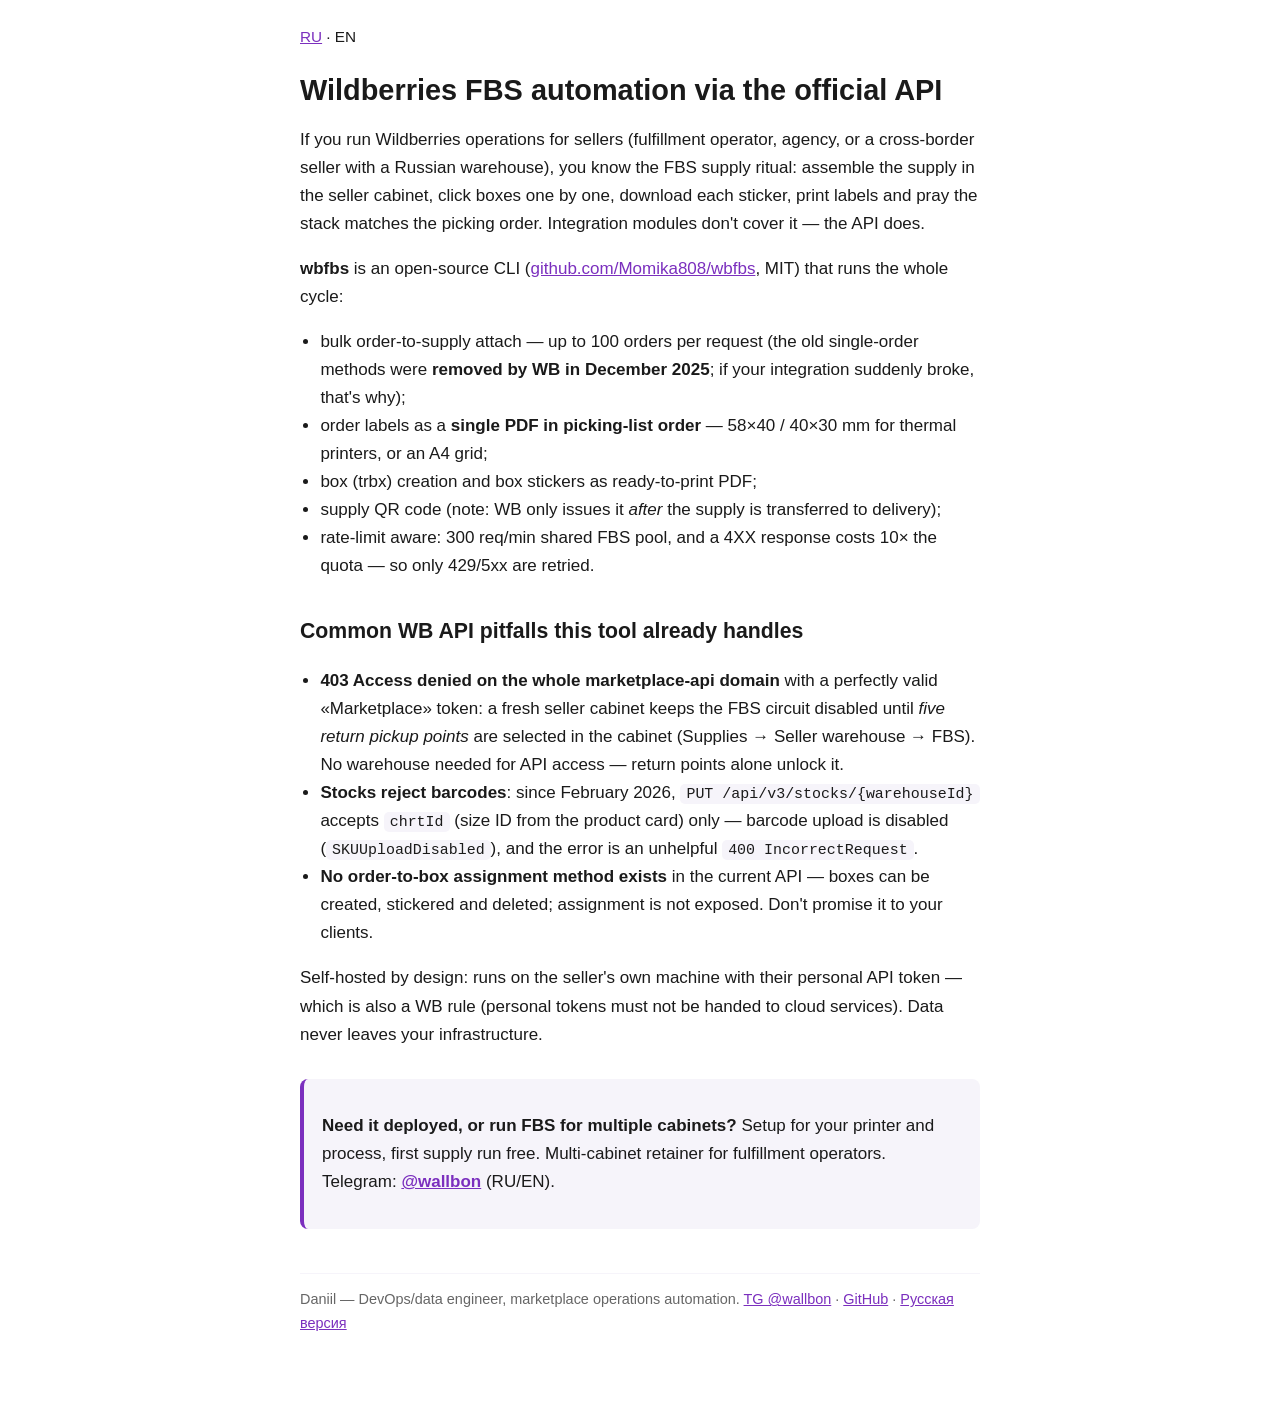
==== docs/en.html @ ad487964 "EN-страница лендинга: wildberries FBS API automation (+hreflang, nav) Co-Authored-By: Claude Fable 5" ====
<!DOCTYPE html>
<html lang="en">
<head>
<meta charset="utf-8">
<meta name="viewport" content="width=device-width, initial-scale=1">
<title>Wildberries FBS API automation: supply assembly, box stickers, labels PDF, QR — wbfbs</title>
<meta name="description" content="Automate Wildberries FBS supply assembly via the official Marketplace API: bulk order attach, box (trbx) creation, box stickers, order labels as a single PDF, supply QR. Plus fixes for 403 Access denied, deleted supply methods, and chrtId stocks migration.">
<link rel="alternate" hreflang="ru" href="index.html">
<link rel="stylesheet" href="style.css">
</head>
<body>
<nav><a href="index.html">RU</a> · EN</nav>

<h1>Wildberries FBS automation via the official API</h1>

<p>If you run Wildberries operations for sellers (fulfillment operator,
agency, or a cross-border seller with a Russian warehouse), you know the
FBS supply ritual: assemble the supply in the seller cabinet, click boxes
one by one, download each sticker, print labels and pray the stack matches
the picking order. Integration modules don't cover it — the API does.</p>

<p><strong>wbfbs</strong> is an open-source CLI
(<a href="https://github.com/Momika808/wbfbs">github.com/Momika808/wbfbs</a>, MIT)
that runs the whole cycle:</p>

<ul>
<li>bulk order-to-supply attach — up to 100 orders per request (the old
single-order methods were <strong>removed by WB in December 2025</strong>;
if your integration suddenly broke, that's why);</li>
<li>order labels as a <strong>single PDF in picking-list order</strong> —
58×40 / 40×30 mm for thermal printers, or an A4 grid;</li>
<li>box (trbx) creation and box stickers as ready-to-print PDF;</li>
<li>supply QR code (note: WB only issues it <em>after</em> the supply is
transferred to delivery);</li>
<li>rate-limit aware: 300 req/min shared FBS pool, and a 4XX response
costs 10× the quota — so only 429/5xx are retried.</li>
</ul>

<h2>Common WB API pitfalls this tool already handles</h2>

<ul>
<li><strong>403 Access denied on the whole marketplace-api domain</strong>
with a perfectly valid «Marketplace» token: a fresh seller cabinet keeps
the FBS circuit disabled until <em>five return pickup points</em> are
selected in the cabinet (Supplies → Seller warehouse → FBS). No warehouse
needed for API access — return points alone unlock it.</li>
<li><strong>Stocks reject barcodes</strong>: since February 2026,
<code>PUT /api/v3/stocks/{warehouseId}</code> accepts <code>chrtId</code>
(size ID from the product card) only — barcode upload is disabled
(<code>SKUUploadDisabled</code>), and the error is an unhelpful
<code>400 IncorrectRequest</code>.</li>
<li><strong>No order-to-box assignment method exists</strong> in the
current API — boxes can be created, stickered and deleted; assignment
is not exposed. Don't promise it to your clients.</li>
</ul>

<p>Self-hosted by design: runs on the seller's own machine with their
personal API token — which is also a WB rule (personal tokens must not be
handed to cloud services). Data never leaves your infrastructure.</p>

<div class="cta">
<p><strong>Need it deployed, or run FBS for multiple cabinets?</strong>
Setup for your printer and process, first supply run free. Multi-cabinet
retainer for fulfillment operators. Telegram:
<a href="https://t.me/wallbon">@wallbon</a> (RU/EN).</p>
</div>

<footer>Daniil — DevOps/data engineer, marketplace operations automation.
<a href="https://t.me/wallbon">TG @wallbon</a> ·
<a href="https://github.com/Momika808/wbfbs">GitHub</a> ·
<a href="index.html">Русская версия</a></footer>
</body>
</html>
---- docs/style.css ----
:root { --fg: #1a1a1a; --bg: #ffffff; --accent: #7b2fbe; --muted: #666; --card: #f6f4fa; }
@media (prefers-color-scheme: dark) {
  :root { --fg: #e8e8e8; --bg: #16151a; --accent: #b07ae0; --muted: #9a9a9a; --card: #201e27; }
}
* { box-sizing: border-box; }
body { margin: 0 auto; max-width: 720px; padding: 24px 20px 64px; font: 17px/1.65 -apple-system, "Segoe UI", Roboto, sans-serif; color: var(--fg); background: var(--bg); }
h1 { font-size: 1.7em; line-height: 1.25; margin: 0.4em 0 0.6em; }
h2 { font-size: 1.25em; margin-top: 1.6em; }
a { color: var(--accent); }
code { background: var(--card); padding: 2px 6px; border-radius: 5px; font-size: 0.88em; }
pre { background: var(--card); padding: 14px 16px; border-radius: 10px; overflow-x: auto; font-size: 0.85em; line-height: 1.5; }
pre code { background: none; padding: 0; }
.cta { background: var(--card); border-left: 4px solid var(--accent); padding: 16px 18px; border-radius: 8px; margin: 1.8em 0; }
.cta a { font-weight: 600; }
.muted { color: var(--muted); font-size: 0.9em; }
nav { font-size: 0.9em; margin-bottom: 1.5em; }
img { max-width: 100%; border-radius: 10px; }
ul { padding-left: 1.2em; }
footer { margin-top: 3em; padding-top: 1em; border-top: 1px solid var(--card); font-size: 0.85em; color: var(--muted); }
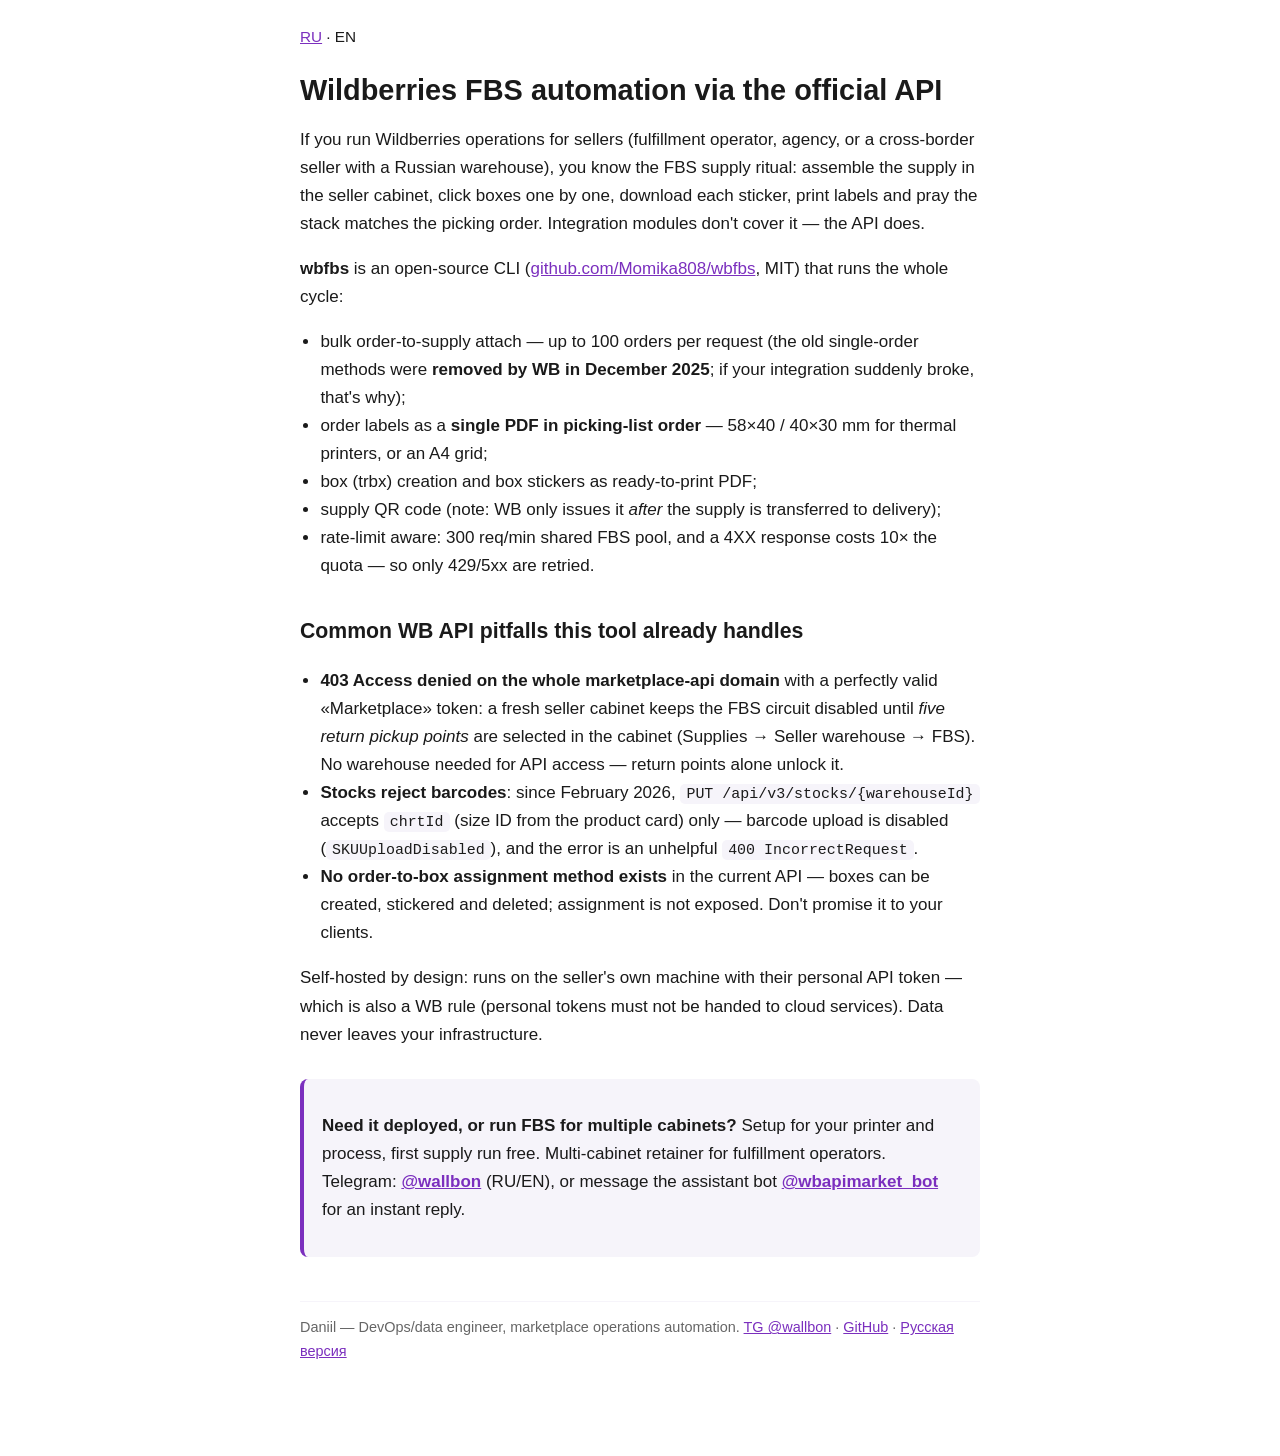
==== commit 7fe78c57: "Контакт бота-ассистента на лендинге (RU/EN) Co-Authored-By: Claude Fable 5 <noreply@anthropic.com>" ====
--- a/docs/en.html
+++ b/docs/en.html
@@ -62,7 +62,9 @@
 <p><strong>Need it deployed, or run FBS for multiple cabinets?</strong>
 Setup for your printer and process, first supply run free. Multi-cabinet
 retainer for fulfillment operators. Telegram:
-<a href="https://t.me/wallbon">@wallbon</a> (RU/EN).</p>
+<a href="https://t.me/wallbon">@wallbon</a> (RU/EN), or message the assistant
+bot <a href="https://t.me/wbapimarket_bot">@wbapimarket_bot</a> for an instant
+reply.</p>
 </div>
 
 <footer>Daniil — DevOps/data engineer, marketplace operations automation.
